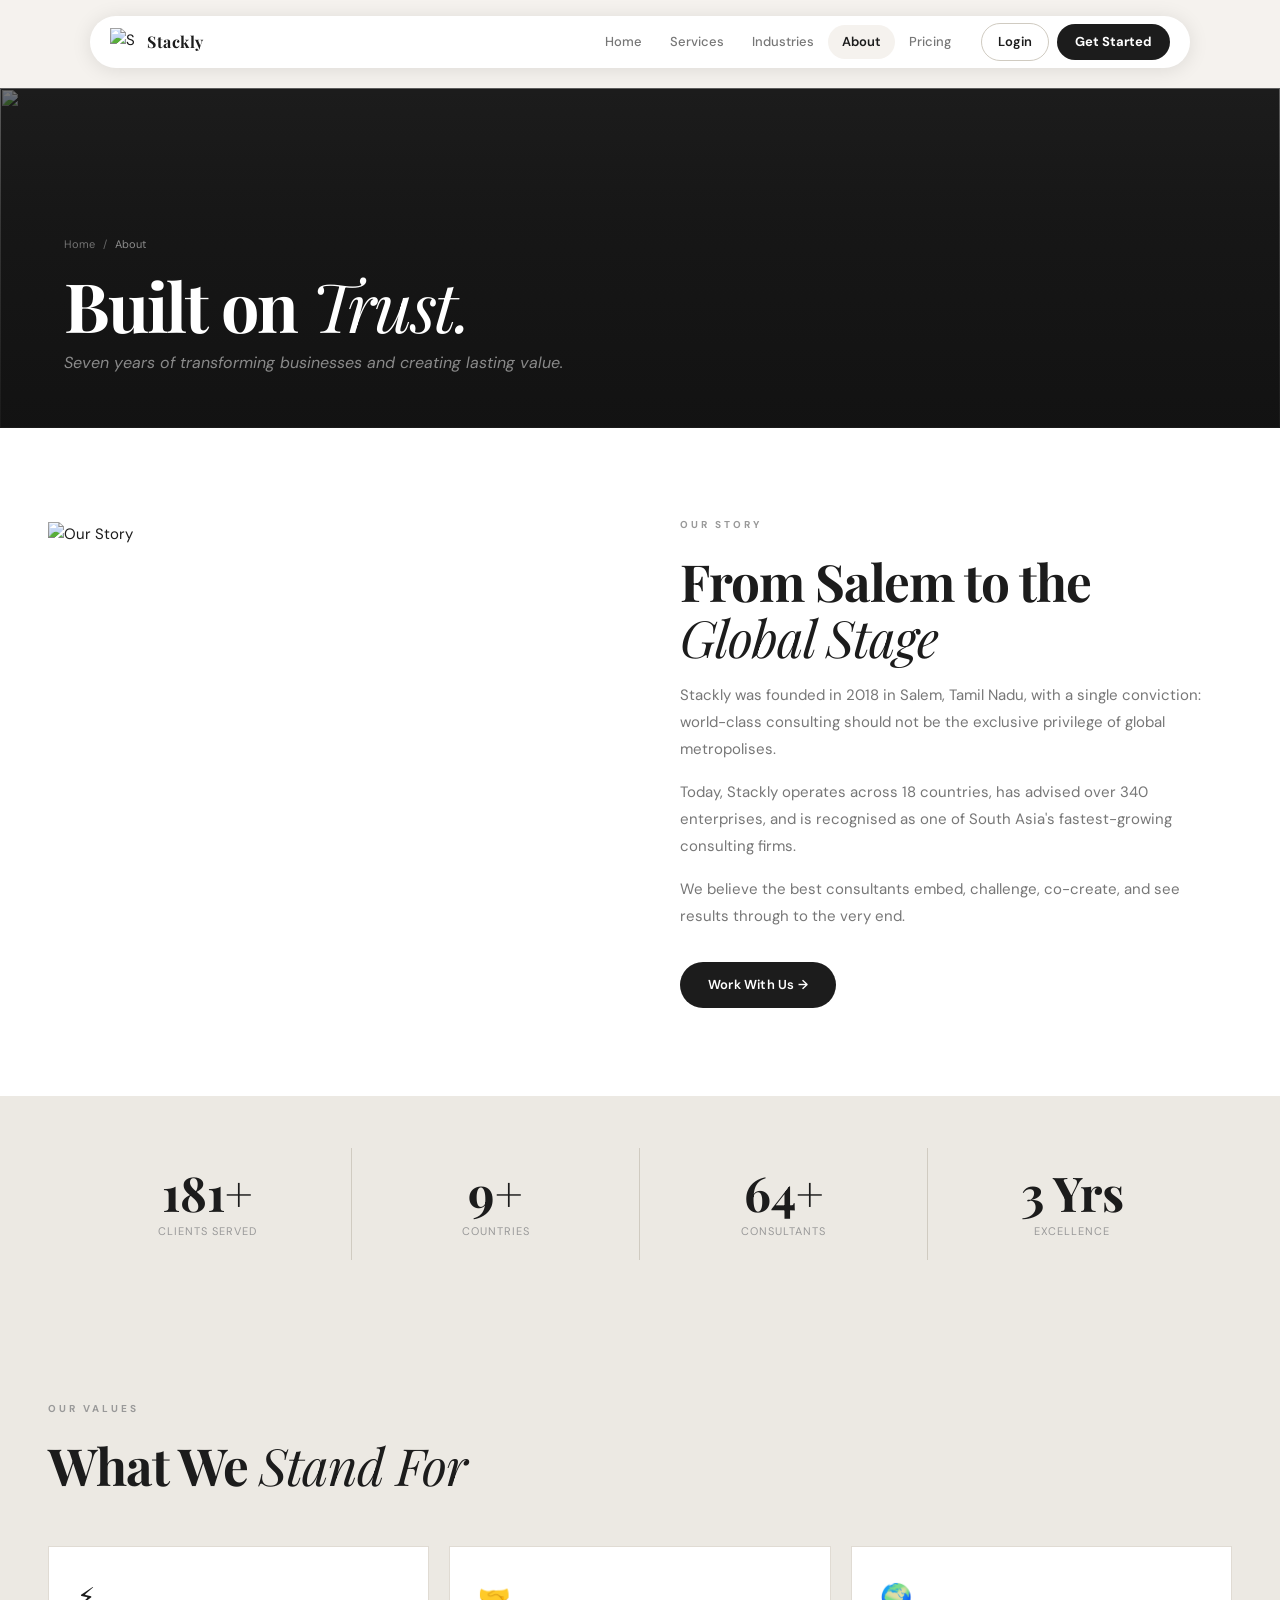
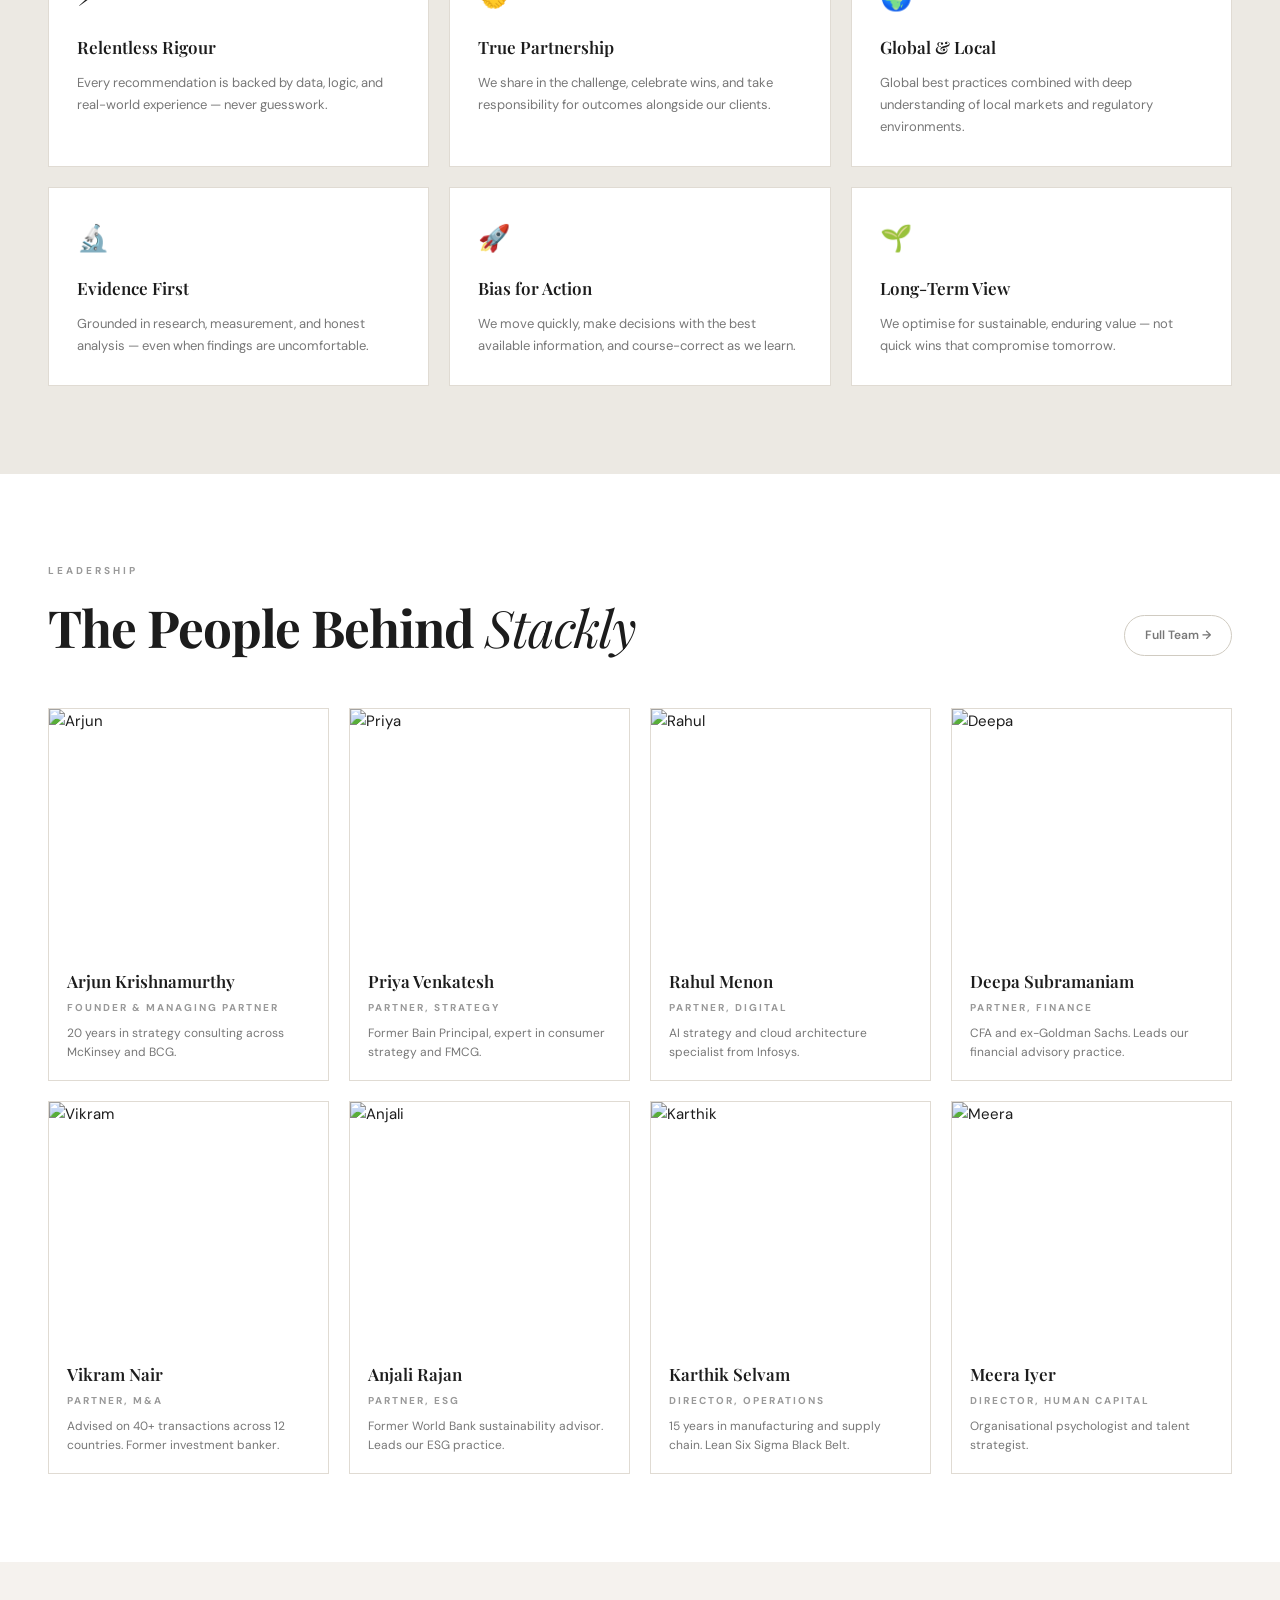
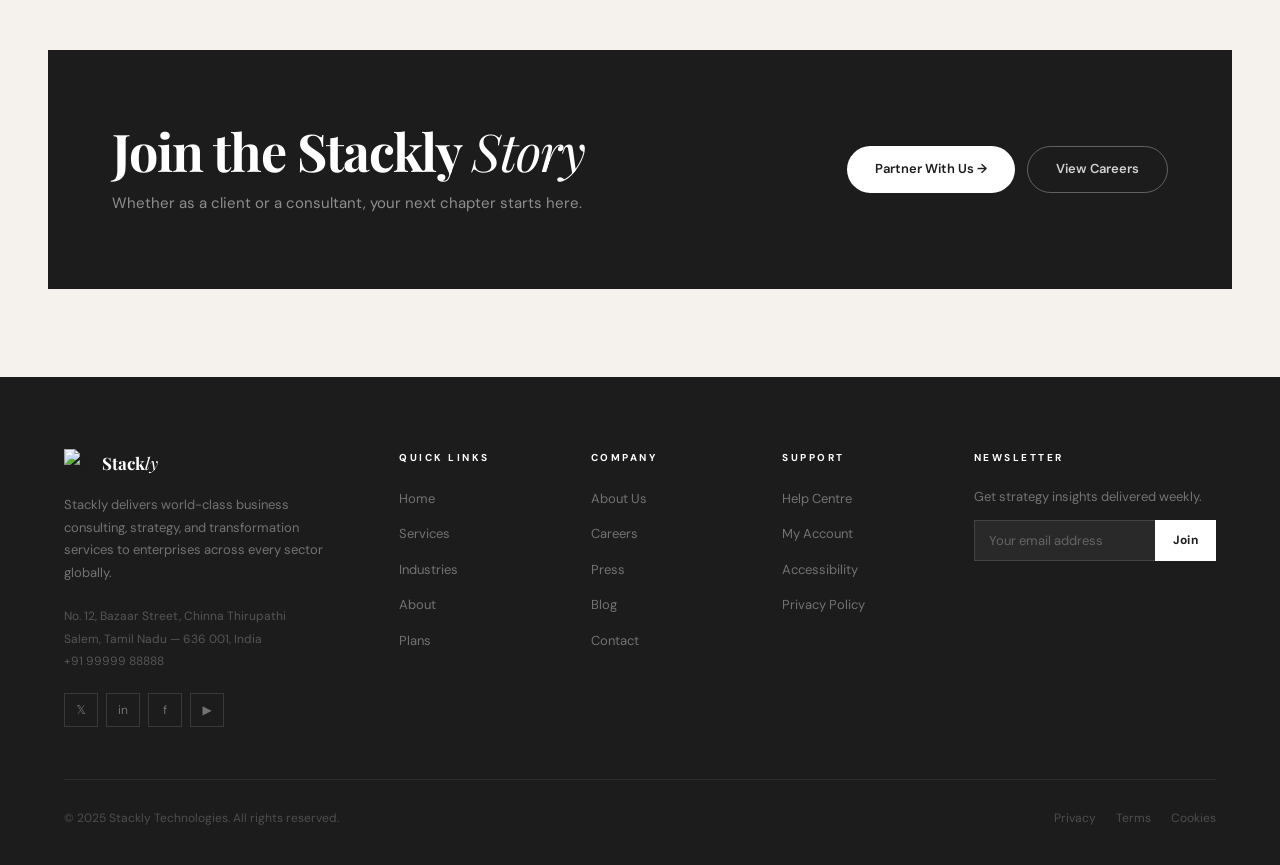
==== about.html @ 0bdcbe5b "Add files via upload" ====
<!DOCTYPE html>
<html lang="en">
<head><meta charset="UTF-8"><meta name="viewport" content="width=device-width,initial-scale=1.0">
<title>About — Stackly</title><link rel="stylesheet" href="style.css"></head>
<body>
<div id="splash">
  <div class="splash-inner">
    <img src="img/logo_cube.svg" alt="S">
    <div>
      <div class="splash-name">Stackly</div>
      <div class="splash-bar"><div class="splash-fill"></div></div>
    </div>
  </div>
</div>
<nav id="navbar">
  <div class="nav-logo" data-logo-click><img src="img/logo_cube.svg" alt="S"><div class="nav-logo-name">Stackly</div></div>
  <div class="nav-links"><a href="index.html">Home</a><a href="services.html">Services</a><a href="industries.html">Industries</a><a href="about.html" class="active">About</a><a href="pricing.html">Pricing</a></div>
  <div class="nav-actions"><a href="login.html" class="btn-nav-ghost">Login</a><a href="signup.html" class="btn-nav-solid">Get Started</a></div>
  <div class="hamburger" id="hamburger"><span></span><span></span><span></span></div>
</nav>
<div class="mobile-menu" id="mobile-menu">
  <a href="index.html">Home</a><a href="services.html">Services</a><a href="industries.html">Industries</a><a href="about.html">About</a><a href="pricing.html">Pricing</a>
  <div class="nav-actions"><a href="login.html" class="btn-nav-ghost">Login</a><a href="signup.html" class="btn-nav-solid">Get Started</a></div>
</div>
<div class="page-hero">
  <div class="page-hero-bg"><img src="img/hero_meeting.webp" alt=""><div class="page-hero-overlay"></div></div>
  <div class="page-hero-content">
    <div class="breadcrumb"><a href="index.html">Home</a><span>/</span><span style="color:rgba(255,255,255,.5)">About</span></div>
    <h1 class="page-title">Built on <em>Trust.</em></h1>
    <p class="page-subtitle">Seven years of transforming businesses and creating lasting value.</p>
  </div>
</div>
<section class="section" style="background:var(--white)"><div class="container"><div class="about-story fade-up">
  <div class="about-story-img"><img src="img/hero_collab.webp" alt="Our Story"></div>
  <div>
    <span class="section-label">OUR STORY</span>
    <h2 class="section-title">From Salem to the<br><em>Global Stage</em></h2>
    <p style="font-size:15px;color:var(--muted);line-height:1.8;margin:16px 0">Stackly was founded in 2018 in Salem, Tamil Nadu, with a single conviction: world-class consulting should not be the exclusive privilege of global metropolises.</p>
    <p style="font-size:15px;color:var(--muted);line-height:1.8;margin-bottom:16px">Today, Stackly operates across 18 countries, has advised over 340 enterprises, and is recognised as one of South Asia's fastest-growing consulting firms.</p>
    <p style="font-size:15px;color:var(--muted);line-height:1.8;margin-bottom:32px">We believe the best consultants embed, challenge, co-create, and see results through to the very end.</p>
    <a href="signup.html" class="btn-dark">Work With Us →</a>
  </div>
</div></div></section>
<div class="stats-bar"><div class="container"><div class="stats-grid">
  <div class="stat-item fade-up"><div class="stat-num" data-count="340" data-suffix="+">340+</div><div class="stat-label">Clients Served</div></div>
  <div class="stat-item fade-up" data-delay="100"><div class="stat-num" data-count="18" data-suffix="+">18+</div><div class="stat-label">Countries</div></div>
  <div class="stat-item fade-up" data-delay="200"><div class="stat-num" data-count="120" data-suffix="+">120+</div><div class="stat-label">Consultants</div></div>
  <div class="stat-item fade-up" data-delay="300"><div class="stat-num" data-count="7" data-suffix=" Yrs">7 Yrs</div><div class="stat-label">Excellence</div></div>
</div></div></div>
<section class="section" style="background:var(--cream2)"><div class="container"><div class="section-header fade-up"><div><span class="section-label">OUR VALUES</span><h2 class="section-title">What We <em>Stand For</em></h2></div></div>
<div class="values-grid fade-up">
  <div class="value-card"><div class="value-icon">⚡</div><h3 class="value-title">Relentless Rigour</h3><p class="value-desc">Every recommendation is backed by data, logic, and real-world experience — never guesswork.</p></div>
  <div class="value-card"><div class="value-icon">🤝</div><h3 class="value-title">True Partnership</h3><p class="value-desc">We share in the challenge, celebrate wins, and take responsibility for outcomes alongside our clients.</p></div>
  <div class="value-card"><div class="value-icon">🌍</div><h3 class="value-title">Global &amp; Local</h3><p class="value-desc">Global best practices combined with deep understanding of local markets and regulatory environments.</p></div>
  <div class="value-card"><div class="value-icon">🔬</div><h3 class="value-title">Evidence First</h3><p class="value-desc">Grounded in research, measurement, and honest analysis — even when findings are uncomfortable.</p></div>
  <div class="value-card"><div class="value-icon">🚀</div><h3 class="value-title">Bias for Action</h3><p class="value-desc">We move quickly, make decisions with the best available information, and course-correct as we learn.</p></div>
  <div class="value-card"><div class="value-icon">🌱</div><h3 class="value-title">Long-Term View</h3><p class="value-desc">We optimise for sustainable, enduring value — not quick wins that compromise tomorrow.</p></div>
</div></div></section>
<section class="section" style="background:var(--white)"><div class="container"><div class="section-header fade-up"><div><span class="section-label">LEADERSHIP</span><h2 class="section-title">The People Behind <em>Stackly</em></h2></div><a href="#" class="see-all" data-404>Full Team →</a></div>
<div class="team-grid fade-up">
  <div class="team-card" data-404><div class="team-img-wrap"><img class="team-img" src="https://images.unsplash.com/photo-1560250097-0b93528c311a?w=500&h=480&fit=crop&crop=faces,top&fm=webp&q=60" alt="Arjun"></div><div class="team-body"><div class="team-name">Arjun Krishnamurthy</div><div class="team-role">Founder &amp; Managing Partner</div><div class="team-bio">20 years in strategy consulting across McKinsey and BCG.</div></div></div>
  <div class="team-card" data-404><div class="team-img-wrap"><img class="team-img" src="https://images.unsplash.com/photo-1573496359142-b8d87734a5a2?w=500&h=480&fit=crop&crop=faces,top&fm=webp&q=60" alt="Priya"></div><div class="team-body"><div class="team-name">Priya Venkatesh</div><div class="team-role">Partner, Strategy</div><div class="team-bio">Former Bain Principal, expert in consumer strategy and FMCG.</div></div></div>
  <div class="team-card" data-404><div class="team-img-wrap"><img class="team-img" src="https://images.unsplash.com/photo-1472099645785-5658abf4ff4e?w=500&h=480&fit=crop&crop=faces,top&fm=webp&q=60" alt="Rahul"></div><div class="team-body"><div class="team-name">Rahul Menon</div><div class="team-role">Partner, Digital</div><div class="team-bio">AI strategy and cloud architecture specialist from Infosys.</div></div></div>
  <div class="team-card" data-404><div class="team-img-wrap"><img class="team-img" src="https://images.unsplash.com/photo-1551836022-deb4988cc6c0?w=500&h=480&fit=crop&crop=faces,top&fm=webp&q=60" alt="Deepa"></div><div class="team-body"><div class="team-name">Deepa Subramaniam</div><div class="team-role">Partner, Finance</div><div class="team-bio">CFA and ex-Goldman Sachs. Leads our financial advisory practice.</div></div></div>
  <div class="team-card" data-404><div class="team-img-wrap"><img class="team-img" src="https://images.unsplash.com/photo-1500648767791-00dcc994a43e?w=500&h=480&fit=crop&crop=faces,top&fm=webp&q=60" alt="Vikram"></div><div class="team-body"><div class="team-name">Vikram Nair</div><div class="team-role">Partner, M&amp;A</div><div class="team-bio">Advised on 40+ transactions across 12 countries. Former investment banker.</div></div></div>
  <div class="team-card" data-404><div class="team-img-wrap"><img class="team-img" src="https://images.unsplash.com/photo-1494790108377-be9c29b29330?w=500&h=480&fit=crop&crop=faces,top&fm=webp&q=60" alt="Anjali"></div><div class="team-body"><div class="team-name">Anjali Rajan</div><div class="team-role">Partner, ESG</div><div class="team-bio">Former World Bank sustainability advisor. Leads our ESG practice.</div></div></div>
  <div class="team-card" data-404><div class="team-img-wrap"><img class="team-img" src="https://images.unsplash.com/photo-1507003211169-0a1dd7228f2d?w=500&h=480&fit=crop&crop=faces,top&fm=webp&q=60" alt="Karthik"></div><div class="team-body"><div class="team-name">Karthik Selvam</div><div class="team-role">Director, Operations</div><div class="team-bio">15 years in manufacturing and supply chain. Lean Six Sigma Black Belt.</div></div></div>
  <div class="team-card" data-404><div class="team-img-wrap"><img class="team-img" src="https://images.unsplash.com/photo-1580489944761-15a19d654956?w=500&h=480&fit=crop&crop=faces,top&fm=webp&q=60" alt="Meera"></div><div class="team-body"><div class="team-name">Meera Iyer</div><div class="team-role">Director, Human Capital</div><div class="team-bio">Organisational psychologist and talent strategist.</div></div></div>
</div></div></section>
<section class="section" style="background:var(--cream)"><div class="container"><div class="cta-banner fade-up"><div><h2 class="cta-banner-title">Join the Stackly <em>Story</em></h2><p class="cta-banner-desc">Whether as a client or a consultant, your next chapter starts here.</p></div><div class="cta-banner-btns"><a href="signup.html" class="btn-cream">Partner With Us →</a><a href="#" class="btn-outline" style="border-color:rgba(255,255,255,.3);color:rgba(255,255,255,.8)" data-404>View Careers</a></div></div></div></section>
<footer>
  <div class="footer-grid">
    <div>
      <div class="footer-logo" data-logo-click>
        <img src="img/logo_cube.svg" alt="S">
        <div class="footer-logo-name">Stack<span>ly</span></div>
      </div>
      <p class="footer-desc">Stackly delivers world-class business consulting, strategy, and transformation services to enterprises across every sector globally.</p>
      <address class="footer-addr">No. 12, Bazaar Street, Chinna Thirupathi<br>Salem, Tamil Nadu — 636 001, India<br>+91 99999 88888</address>
      <div class="footer-socials">
        <div class="social-btn" data-404>𝕏</div>
        <div class="social-btn" data-404>in</div>
        <div class="social-btn" data-404>f</div>
        <div class="social-btn" data-404>▶</div>
      </div>
    </div>
    <div class="footer-col"><h4>Quick Links</h4><ul>
      <li><a href="index.html">Home</a></li>
      <li><a href="services.html">Services</a></li>
      <li><a href="industries.html">Industries</a></li>
      <li><a href="about.html">About</a></li>
      <li><a href="pricing.html">Plans</a></li>
    </ul></div>
    <div class="footer-col"><h4>Company</h4><ul>
      <li><a href="about.html">About Us</a></li>
      <li><a href="#" data-404>Careers</a></li>
      <li><a href="#" data-404>Press</a></li>
      <li><a href="#" data-404>Blog</a></li>
      <li><a href="#" data-404>Contact</a></li>
    </ul></div>
    <div class="footer-col"><h4>Support</h4><ul>
      <li><a href="#" data-404>Help Centre</a></li>
      <li><a href="#" data-404>My Account</a></li>
      <li><a href="#" data-404>Accessibility</a></li>
      <li><a href="#" data-404>Privacy Policy</a></li>
    </ul></div>
    <div class="footer-col">
      <h4>Newsletter</h4>
      <p style="font-size:13px;color:rgba(255,255,255,.38);margin-bottom:12px">Get strategy insights delivered weekly.</p>
      <form class="newsletter-form">
        <div class="newsletter-wrap">
          <input type="email" class="newsletter-input" placeholder="Your email address">
          <button type="submit" class="newsletter-btn">Join</button>
        </div>
      </form>
    </div>
  </div>
  <div class="footer-bottom">
    <p class="footer-copy">© 2025 Stackly Technologies. All rights reserved.</p>
    <div class="footer-legal">
      <a href="#" data-404>Privacy</a>
      <a href="#" data-404>Terms</a>
      <a href="#" data-404>Cookies</a>
    </div>
  </div>
</footer><script src="main.js"></script></body></html>
---- style.css ----
/* ═══════════════════════════════════════════════════════
   STACKLY — CORPORATEX INSPIRED REDESIGN
   Palette: Off-white cream bg · Deep charcoal · Warm black
   Font: DM Sans + Playfair Display (editorial serif)
   Style: Clean editorial, generous white space, sophisticated
═══════════════════════════════════════════════════════ */
@import url('https://fonts.googleapis.com/css2?family=DM+Sans:ital,opsz,wght@0,9..40,300;0,9..40,400;0,9..40,500;0,9..40,600;0,9..40,700;1,9..40,300;1,9..40,400&family=Playfair+Display:ital,wght@0,400;0,600;0,700;0,800;0,900;1,400;1,600;1,700&display=swap');

/* ── TOKENS ── */
:root{
  --cream:      #f5f2ee;
  --cream2:     #ece9e3;
  --cream3:     #e4e0d8;
  --white:      #ffffff;
  --charcoal:   #1c1c1c;
  --charcoal2:  #2a2a2a;
  --dark:       #111111;
  --muted:      #777777;
  --muted2:     #999999;
  --border:     #e0dbd3;
  --border2:    #d0cbc1;
  --accent:     #1c1c1c;
  --accent-lt:  #3a3a3a;
  --nav-h:      72px;
  --r:          4px;
  --r-sm:       3px;
  --r-pill:     999px;
  --shadow:     0 4px 24px rgba(0,0,0,.08);
  --shadow-lg:  0 16px 60px rgba(0,0,0,.12);
  --serif:      'Playfair Display', Georgia, serif;
  --sans:       'DM Sans', system-ui, sans-serif;
}

/* ── RESET ── */
*,*::before,*::after{box-sizing:border-box;margin:0;padding:0}
html{scroll-behavior:smooth}
body{background:var(--cream);color:var(--charcoal);font-family:var(--sans);font-size:15px;line-height:1.7;overflow-x:hidden}
img{display:block;width:100%;object-fit:cover}
a{text-decoration:none;color:inherit}
ul{list-style:none}
button{cursor:pointer;font-family:inherit;border:none;background:none}
input,textarea,select{font-family:inherit}

/* ── SPLASH ── */
#splash{
  position:fixed;inset:0;z-index:9999;background:var(--white);
  display:flex;align-items:center;justify-content:center;flex-direction:column;gap:12px;
  transition:opacity .6s ease,visibility .6s ease;
}
#splash.hidden{opacity:0;visibility:hidden;pointer-events:none}
.splash-inner{display:flex;align-items:center;gap:14px}
.splash-inner img{width:42px;height:42px;object-fit:contain}
.splash-name{font-family:var(--serif);font-size:26px;font-weight:700;color:var(--charcoal);letter-spacing:1px}
.splash-bar{width:140px;height:2px;background:var(--border);overflow:hidden}
.splash-fill{height:100%;background:var(--charcoal);animation:sFill 1.5s ease forwards}
@keyframes sFill{from{width:0}to{width:100%}}

/* ── NAVBAR — Corporatex style: clean white pill navbar ── */
#navbar{
  position:fixed;top:16px;left:50%;transform:translateX(-50%);z-index:1000;
  height:52px;
  display:flex;align-items:center;
  padding:0 20px;gap:0;
  background:var(--white);
  border-radius:var(--r-pill);
  box-shadow:0 2px 20px rgba(0,0,0,.1);
  width:min(calc(100% - 48px), 1100px);
  transition:box-shadow .3s;
}
#navbar.solid{box-shadow:0 4px 32px rgba(0,0,0,.14)}
.nav-logo{
  display:flex;align-items:center;gap:9px;cursor:pointer;flex-shrink:0;
  margin-right:auto;
}
.nav-logo img{width:28px;height:28px;object-fit:contain}
.nav-logo-name{
  font-family:var(--serif);font-size:16px;font-weight:700;
  color:var(--charcoal);letter-spacing:.5px;
}
.nav-links{display:flex;align-items:center;gap:0}
.nav-links a{
  padding:6px 14px;font-size:13px;font-weight:500;color:var(--muted);
  border-radius:var(--r-pill);transition:all .2s;white-space:nowrap;
}
.nav-links a:hover,.nav-links a.active{color:var(--charcoal);background:var(--cream)}
.nav-links a.active{font-weight:600}
.nav-actions{display:flex;align-items:center;gap:8px;margin-left:16px;flex-shrink:0}
.btn-nav-ghost{
  padding:7px 16px;font-size:13px;font-weight:600;color:var(--charcoal);
  border:1.5px solid var(--border2);border-radius:var(--r-pill);transition:all .2s;
}
.btn-nav-ghost:hover{background:var(--cream2);border-color:var(--charcoal)}
.btn-nav-solid{
  padding:7px 18px;font-size:13px;font-weight:700;background:var(--charcoal);
  color:var(--white);border-radius:var(--r-pill);transition:all .2s;
}
.btn-nav-solid:hover{background:var(--charcoal2);transform:translateY(-1px)}
.hamburger{display:none;flex-direction:column;gap:4px;cursor:pointer;padding:4px;margin-left:8px}
.hamburger span{display:block;width:20px;height:1.5px;background:var(--charcoal);border-radius:2px;transition:all .3s}
.hamburger.open span:nth-child(1){transform:translateY(5.5px) rotate(45deg)}
.hamburger.open span:nth-child(2){opacity:0}
.hamburger.open span:nth-child(3){transform:translateY(-5.5px) rotate(-45deg)}

/* MOBILE MENU */
.mobile-menu{
  display:none;position:fixed;top:0;left:0;right:0;bottom:0;
  background:var(--white);z-index:999;flex-direction:column;padding:80px 24px 32px;
}
.mobile-menu.open{display:flex}
.mobile-menu a{
  padding:18px 0;font-size:20px;font-weight:600;color:var(--charcoal);
  border-bottom:1px solid var(--border);font-family:var(--serif);
}
.mobile-menu a:hover{color:var(--muted)}
.mobile-menu .nav-actions{margin-top:32px;flex-direction:column;gap:12px}
.mobile-menu .btn-nav-ghost,.mobile-menu .btn-nav-solid{text-align:center;padding:14px;display:block}

/* ── GLOBAL BUTTONS ── */
.btn-dark{
  display:inline-flex;align-items:center;gap:8px;
  padding:12px 28px;background:var(--charcoal);color:var(--white);
  font-size:13px;font-weight:600;border-radius:var(--r-pill);transition:all .25s;letter-spacing:.2px;
}
.btn-dark:hover{background:var(--charcoal2);transform:translateY(-2px);box-shadow:0 6px 20px rgba(0,0,0,.2)}
.btn-outline-dark{
  display:inline-flex;align-items:center;gap:8px;
  padding:11px 28px;border:1.5px solid var(--charcoal);color:var(--charcoal);
  font-size:13px;font-weight:600;border-radius:var(--r-pill);transition:all .25s;
}
.btn-outline-dark:hover{background:var(--charcoal);color:var(--white);transform:translateY(-2px)}
.btn-cream{
  display:inline-flex;align-items:center;gap:8px;
  padding:11px 28px;background:var(--white);color:var(--charcoal);
  font-size:13px;font-weight:600;border-radius:var(--r-pill);transition:all .25s;
}
.btn-cream:hover{background:var(--cream2);transform:translateY(-2px)}
.btn-sm{padding:9px 20px;font-size:12px}
/* Aliases used in HTML */
.btn-primary{display:inline-flex;align-items:center;gap:8px;padding:12px 28px;background:var(--charcoal);color:var(--white);font-size:13px;font-weight:600;border-radius:var(--r-pill);transition:all .25s;letter-spacing:.2px}
.btn-primary:hover{background:var(--charcoal2);transform:translateY(-2px);box-shadow:0 6px 20px rgba(0,0,0,.2)}
.btn-outline{display:inline-flex;align-items:center;gap:8px;padding:11px 28px;border:1.5px solid var(--charcoal);color:var(--charcoal);font-size:13px;font-weight:600;border-radius:var(--r-pill);transition:all .25s}
.btn-outline:hover{background:var(--charcoal);color:var(--white);transform:translateY(-2px)}
.btn-amber{display:inline-flex;align-items:center;gap:8px;padding:11px 28px;background:var(--white);color:var(--charcoal);font-size:13px;font-weight:600;border-radius:var(--r-pill);border:1.5px solid var(--border2);transition:all .25s}
.btn-amber:hover{background:var(--cream2);transform:translateY(-2px)}

/* ── SECTION ── */
.section{padding:88px 48px}
.section-sm{padding:60px 48px}
.container{max-width:1200px;margin:0 auto}
.section-label{
  font-size:10px;font-weight:700;letter-spacing:3px;text-transform:uppercase;
  color:var(--muted2);margin-bottom:20px;display:block;
}
.section-title{
  font-family:var(--serif);
  font-size:clamp(28px,4vw,52px);font-weight:700;line-height:1.1;
  color:var(--charcoal);letter-spacing:-.02em;
}
.section-title em{font-style:italic;font-weight:400}
.section-sub{font-size:15px;color:var(--muted);line-height:1.75;max-width:540px;margin-top:14px}
.section-header{display:flex;align-items:flex-end;justify-content:space-between;gap:20px;margin-bottom:52px;flex-wrap:wrap}
.see-all{
  display:inline-flex;align-items:center;gap:6px;
  padding:9px 20px;border:1.5px solid var(--border2);
  border-radius:var(--r-pill);font-size:12px;font-weight:600;color:var(--muted);
  transition:all .2s;white-space:nowrap;flex-shrink:0;
}
.see-all:hover{border-color:var(--charcoal);color:var(--charcoal)}

/* ── HERO — Corporatex: fullscreen dark hero with big serif title ── */
.hero{
  position:relative;min-height:100vh;overflow:hidden;
  background:var(--charcoal);
}
.hero-bg{position:absolute;inset:0}
.hero-bg img{width:100%;height:100%;object-fit:cover;object-position:center top;opacity:.55}
.hero-bg-overlay{
  position:absolute;inset:0;
  background:linear-gradient(160deg,rgba(17,17,17,.75) 0%,rgba(17,17,17,.45) 60%,rgba(17,17,17,.3) 100%);
}
.hero-content{
  position:relative;z-index:2;padding:calc(var(--nav-h) + 80px) 64px 80px;
  max-width:800px;
}
.hero-tag{
  display:inline-block;font-size:11px;font-weight:600;letter-spacing:2px;text-transform:uppercase;
  color:rgba(255,255,255,.6);margin-bottom:28px;
  padding-bottom:8px;border-bottom:1px solid rgba(255,255,255,.2);
}
.hero-title{
  font-family:var(--serif);
  font-size:clamp(44px,7.5vw,96px);font-weight:700;line-height:1.0;
  color:var(--white);margin-bottom:28px;letter-spacing:-.03em;
}
.hero-title .dot{color:var(--cream)}
.hero-title em{font-style:italic;font-weight:400}
.hero-desc{font-size:16px;color:rgba(255,255,255,.65);line-height:1.75;max-width:480px;margin-bottom:44px}
.hero-ctas{display:flex;gap:14px;flex-wrap:wrap;margin-bottom:72px}
.hero-sign{
  font-family:var(--serif);font-style:italic;font-size:22px;
  color:rgba(255,255,255,.5);letter-spacing:.5px;
}
/* Bottom stats strip */
.hero-stats-bar{
  position:absolute;bottom:0;left:0;right:0;
  background:rgba(255,255,255,.06);backdrop-filter:blur(12px);
  border-top:1px solid rgba(255,255,255,.1);
  display:grid;grid-template-columns:repeat(4,1fr);
}
.hero-stat{
  padding:24px 32px;border-right:1px solid rgba(255,255,255,.08);text-align:center;
}
.hero-stat:last-child{border-right:none}
.hero-stat-num{
  font-family:var(--serif);font-size:36px;font-weight:700;color:var(--white);line-height:1;
}
.hero-stat-label{font-size:11px;color:rgba(255,255,255,.45);margin-top:4px;letter-spacing:.5px;text-transform:uppercase}

/* ── INTRO SECTION — Corporatex white card style ── */
.intro-section{
  background:var(--white);padding:80px 64px;
  border-radius:0 0 32px 32px;
  position:relative;z-index:2;
}
.intro-label{
  font-size:10px;font-weight:700;letter-spacing:3px;text-transform:uppercase;
  color:var(--muted2);text-align:center;margin-bottom:28px;
}
.intro-title{
  font-family:var(--serif);font-size:clamp(20px,2.8vw,36px);font-weight:400;
  color:var(--charcoal);text-align:center;max-width:680px;margin:0 auto 64px;
  line-height:1.4;letter-spacing:-.01em;
}
.intro-cards{display:grid;grid-template-columns:repeat(3,1fr);gap:0;border:1px solid var(--border)}
.intro-card{
  padding:44px 36px;border-right:1px solid var(--border);
  transition:background .2s;
}
.intro-card:last-child{border-right:none}
.intro-card:hover{background:var(--cream)}
.intro-card-icon{font-size:28px;margin-bottom:20px}
.intro-card-title{font-family:var(--serif);font-size:18px;font-weight:600;color:var(--charcoal);margin-bottom:12px}
.intro-card-desc{font-size:13px;color:var(--muted);line-height:1.7;margin-bottom:24px}
.intro-card-btn{
  display:inline-flex;align-items:center;gap:6px;
  padding:8px 18px;border:1.5px solid var(--border2);
  border-radius:var(--r-pill);font-size:12px;font-weight:600;color:var(--charcoal);
  transition:all .2s;
}
.intro-card-btn:hover{background:var(--charcoal);color:var(--white);border-color:var(--charcoal)}

/* ── CORPORATE SECTION — Corporatex left text + right image + accordion ── */
.corporate-section{
  background:var(--cream);padding:88px 64px;
}
.corporate-grid{display:grid;grid-template-columns:1fr 1fr;gap:80px;align-items:center}
.corp-label{font-size:10px;font-weight:700;letter-spacing:3px;text-transform:uppercase;color:var(--muted2);margin-bottom:20px;display:block}
.corp-title{font-family:var(--serif);font-size:clamp(36px,5.5vw,72px);font-weight:700;line-height:1.0;color:var(--charcoal);letter-spacing:-.03em;margin-bottom:20px}
.corp-title em{font-style:italic;font-weight:400}
.corp-desc{font-size:15px;color:var(--muted);line-height:1.75;margin-bottom:40px;max-width:380px}
/* Accordion */
.accordion{border-top:1px solid var(--border2)}
.accordion-item{border-bottom:1px solid var(--border2)}
.accordion-head{
  display:flex;align-items:center;justify-content:space-between;
  padding:20px 0;cursor:pointer;transition:all .2s;
}
.accordion-head:hover{color:var(--muted)}
.accordion-name{font-size:15px;font-weight:600;color:var(--charcoal)}
.accordion-icon{
  width:28px;height:28px;border:1px solid var(--border2);border-radius:50%;
  display:flex;align-items:center;justify-content:center;
  font-size:16px;color:var(--muted);flex-shrink:0;transition:all .2s;
}
.accordion-item.open .accordion-icon{background:var(--charcoal);color:var(--white);border-color:var(--charcoal);transform:rotate(45deg)}
.accordion-body{font-size:13px;color:var(--muted);line-height:1.7;max-height:0;overflow:hidden;transition:max-height .3s,padding .3s}
.accordion-item.open .accordion-body{max-height:200px;padding-bottom:16px}
/* Right image */
.corp-image-wrap{
  position:relative;height:560px;overflow:hidden;border-radius:2px;
}
.corp-image-wrap img{width:100%;height:100%;object-fit:cover;object-position:center top}

/* ── AGENCY SECTION — Corporatex half-image + text ── */
.agency-section{display:grid;grid-template-columns:1fr 1fr;min-height:480px}
.agency-img{position:relative;overflow:hidden}
.agency-img img{width:100%;height:100%;object-fit:cover;object-position:center}
.agency-text{
  background:var(--cream2);padding:80px 64px;
  display:flex;flex-direction:column;justify-content:center;
}
.agency-label{font-size:10px;font-weight:700;letter-spacing:3px;text-transform:uppercase;color:var(--muted2);margin-bottom:24px}
.agency-title{font-family:var(--serif);font-size:clamp(26px,3.8vw,48px);font-weight:700;line-height:1.1;color:var(--charcoal);margin-bottom:20px;letter-spacing:-.02em}
.agency-desc{font-size:15px;color:var(--muted);line-height:1.75;margin-bottom:32px;max-width:380px}
.agency-ctas{display:flex;gap:12px;flex-wrap:wrap;margin-bottom:36px}
.agency-call{
  display:flex;align-items:center;gap:12px;
  font-size:13px;color:var(--muted);margin-top:12px;
}
.agency-call-avatar{
  width:40px;height:40px;border-radius:50%;overflow:hidden;flex-shrink:0;
  border:2px solid var(--border2);
}
.agency-call-avatar img{width:100%;height:100%;object-fit:cover}

/* ── SOLUTIONS GRID — Corporatex 3 column image grid ── */
.solutions-section{background:var(--cream);padding:88px 64px}
.solutions-label{font-size:10px;font-weight:700;letter-spacing:3px;text-transform:uppercase;color:var(--muted2);margin-bottom:20px}
.solutions-title{font-family:var(--serif);font-size:clamp(32px,5vw,64px);font-weight:700;line-height:1.0;color:var(--charcoal);letter-spacing:-.03em;margin-bottom:16px}
.solutions-desc{font-size:15px;color:var(--muted);max-width:480px;margin-bottom:52px;line-height:1.7}
.solutions-grid{display:grid;grid-template-columns:repeat(3,1fr);gap:20px;margin-bottom:48px}
.solution-card{
  position:relative;overflow:hidden;border-radius:2px;
  cursor:pointer;transition:all .3s;
}
.solution-card:hover{transform:translateY(-4px);box-shadow:var(--shadow-lg)}
.solution-card-img{height:320px;overflow:hidden}
.solution-card-img img{width:100%;height:100%;object-fit:cover;object-position:center;transition:transform .5s}
.solution-card:hover .solution-card-img img{transform:scale(1.05)}
.solution-card-body{
  background:var(--white);padding:24px;
}
.solution-card-cat{font-size:10px;font-weight:700;letter-spacing:2px;text-transform:uppercase;color:var(--muted2);margin-bottom:8px}
.solution-card-title{font-family:var(--serif);font-size:17px;font-weight:600;color:var(--charcoal);line-height:1.3}

/* ── CARDS (uniform) ── */
.card{
  background:var(--white);border:1.5px solid var(--border);
  overflow:hidden;cursor:pointer;transition:all .3s;display:flex;flex-direction:column;
}
.card:hover{transform:translateY(-5px);box-shadow:var(--shadow-lg);border-color:var(--border2)}
.card-img-wrap{width:100%;height:200px;overflow:hidden;flex-shrink:0;position:relative}
.card-img-wrap img{width:100%;height:100%;object-fit:cover;object-position:center;transition:transform .4s}
.card:hover .card-img-wrap img{transform:scale(1.05)}
.card-badge{position:absolute;top:12px;left:12px;padding:4px 10px;font-size:10px;font-weight:700;letter-spacing:.5px;text-transform:uppercase;background:var(--charcoal);color:var(--white)}
.card-badge.hot,.card-badge.new{background:var(--charcoal)}
.card-body{padding:20px;flex:1;display:flex;flex-direction:column}
.card-cat{font-size:10px;font-weight:700;letter-spacing:2px;text-transform:uppercase;color:var(--muted2);margin-bottom:8px}
.card-title{font-family:var(--serif);font-size:16px;font-weight:600;color:var(--charcoal);margin-bottom:8px;line-height:1.3}
.card-desc{font-size:13px;color:var(--muted);line-height:1.6;flex:1;display:-webkit-box;-webkit-line-clamp:2;-webkit-box-orient:vertical;overflow:hidden}
.card-meta{display:flex;align-items:center;gap:8px;font-size:11px;color:var(--muted2);margin-top:12px;padding-top:12px;border-top:1px solid var(--border)}
.card-meta .star{color:var(--charcoal)}

/* ── TEAM CARDS ── */
.team-grid{display:grid;grid-template-columns:repeat(4,1fr);gap:20px}
.team-card{background:var(--white);border:1px solid var(--border);overflow:hidden;transition:all .3s;cursor:pointer;display:flex;flex-direction:column}
.team-card:hover{transform:translateY(-4px);box-shadow:var(--shadow-lg)}
.team-img-wrap{width:100%;height:240px;overflow:hidden;flex-shrink:0}
.team-img{width:100%;height:100%;object-fit:cover;object-position:center top;display:block;transition:transform .4s}
.team-card:hover .team-img{transform:scale(1.04)}
/* Also keep old class name for compatibility */
.team-card-img{width:100%;height:220px;object-fit:cover;object-position:center top;display:block}
.team-body{padding:18px;flex:1}
.team-name{font-family:var(--serif);font-size:17px;font-weight:600;color:var(--charcoal);margin-bottom:3px}
.team-role{font-size:10px;font-weight:700;letter-spacing:2px;text-transform:uppercase;color:var(--muted2);margin-bottom:8px}
.team-bio{font-size:12px;color:var(--muted);line-height:1.6}

/* ── TESTIMONIALS ── */
.testi-grid{display:grid;grid-template-columns:repeat(3,1fr);gap:20px}
.testi-card{background:var(--white);border:1px solid var(--border);padding:28px;transition:all .3s}
.testi-card:hover{border-color:var(--border2);transform:translateY(-3px);box-shadow:var(--shadow)}
.testi-stars{font-size:13px;letter-spacing:2px;color:var(--charcoal);margin-bottom:14px}
.testi-text{font-family:var(--serif);font-size:14px;font-style:italic;color:var(--charcoal2);line-height:1.75;margin-bottom:20px}
.testi-author{display:flex;align-items:center;gap:12px}
.testi-avatar{width:38px;height:38px;border-radius:50%;background:var(--cream2);display:flex;align-items:center;justify-content:center;font-size:14px;font-weight:700;color:var(--charcoal);flex-shrink:0}
.testi-name{font-size:13px;font-weight:600;color:var(--charcoal)}
.testi-company{font-size:11px;color:var(--muted2)}

/* ── INDUSTRY CARDS ── */
.industry-card{background:var(--white);border:1px solid var(--border);overflow:hidden;cursor:pointer;transition:all .3s;display:flex;flex-direction:column}
.industry-card:hover{transform:translateY(-4px);box-shadow:var(--shadow-lg);border-color:var(--border2)}
.industry-img-wrap{width:100%;height:200px;overflow:hidden;flex-shrink:0}
.industry-card-img,.industry-img{width:100%;height:100%;object-fit:cover;object-position:center;display:block;transition:transform .4s}
.industry-card:hover .industry-card-img,.industry-card:hover .industry-img{transform:scale(1.05)}
.industry-body{padding:18px;flex:1}
.industry-tag{font-size:10px;font-weight:700;letter-spacing:2px;text-transform:uppercase;color:var(--muted2);margin-bottom:6px}
.industry-name{font-family:var(--serif);font-size:16px;font-weight:600;color:var(--charcoal);margin-bottom:6px}
.industry-desc{font-size:12px;color:var(--muted);line-height:1.55;display:-webkit-box;-webkit-line-clamp:2;-webkit-box-orient:vertical;overflow:hidden}

/* ── PRICING ── */
.pricing-grid{display:grid;grid-template-columns:repeat(3,1fr);gap:20px}
.price-card{background:var(--white);border:1px solid var(--border);padding:36px;transition:all .3s;display:flex;flex-direction:column}
.price-card:hover{transform:translateY(-4px);box-shadow:var(--shadow-lg)}
.price-card.popular{background:var(--charcoal);border-color:transparent}
.price-popular-badge{display:inline-flex;padding:4px 14px;background:var(--white);color:var(--charcoal);font-size:10px;font-weight:800;letter-spacing:.5px;text-transform:uppercase;margin-bottom:16px;width:fit-content}
.price-tier{font-size:10px;font-weight:700;letter-spacing:2px;text-transform:uppercase;color:var(--muted2);margin-bottom:10px}
.price-card.popular .price-tier{color:rgba(255,255,255,.45)}
.price-amount{font-family:var(--serif);font-size:52px;font-weight:700;color:var(--charcoal);line-height:1}
.price-card.popular .price-amount{color:var(--white)}
.price-amount sup{font-size:22px;font-weight:400;color:var(--muted2)}
.price-card.popular .price-amount sup{color:rgba(255,255,255,.4)}
.price-period{font-size:12px;color:var(--muted2);margin-bottom:28px}
.price-card.popular .price-period{color:rgba(255,255,255,.4)}
.price-features{flex:1;margin-bottom:28px}
.price-features li{padding:10px 0;font-size:13px;color:var(--muted);border-bottom:1px solid var(--border);display:flex;align-items:center;gap:10px}
.price-card.popular .price-features li{color:rgba(255,255,255,.6);border-bottom-color:rgba(255,255,255,.08)}
.price-features li .chk{color:var(--charcoal);font-weight:700}
.price-card.popular .price-features li .chk{color:rgba(255,255,255,.8)}
.price-features li .dia{color:var(--border2)}

/* ── CTA BANNER ── */
.cta-banner{
  background:var(--charcoal);padding:72px 64px;
  display:grid;grid-template-columns:1fr auto;gap:40px;align-items:center;
  position:relative;overflow:hidden;
}
.cta-banner-title{font-family:var(--serif);font-size:clamp(28px,4.5vw,52px);font-weight:700;color:var(--white);line-height:1.1;letter-spacing:-.02em}
.cta-banner-title em{font-style:italic;font-weight:400}
.cta-banner-desc{font-size:15px;color:rgba(255,255,255,.5);margin-top:12px;max-width:480px}
.cta-banner-btns{display:flex;gap:12px;flex-shrink:0;flex-wrap:wrap}

/* ── ABOUT ── */
.about-story{display:grid;grid-template-columns:1fr 1fr;gap:80px;align-items:center}
.about-story-img{overflow:hidden;height:480px}
.about-story-img img{width:100%;height:100%;object-fit:cover;object-position:center top}
.values-grid{display:grid;grid-template-columns:repeat(3,1fr);gap:20px}
.value-card{background:var(--white);border:1px solid var(--border);padding:28px;transition:all .3s}
.value-card:hover{border-color:var(--border2);transform:translateY(-3px);box-shadow:var(--shadow)}
.value-icon{font-size:26px;margin-bottom:14px}
.value-title{font-family:var(--serif);font-size:17px;font-weight:600;color:var(--charcoal);margin-bottom:10px}
.value-desc{font-size:13px;color:var(--muted);line-height:1.7}

/* ── STATS BAR ── */
.stats-bar{background:var(--cream2);padding:52px 64px}
.stats-grid{display:grid;grid-template-columns:repeat(4,1fr);gap:0}
.stat-item{text-align:center;padding:20px;border-right:1px solid var(--border2)}
.stat-item:last-child{border-right:none}
.stat-num{font-family:var(--serif);font-size:48px;font-weight:700;color:var(--charcoal);line-height:1}
.stat-label{font-size:11px;color:var(--muted2);letter-spacing:1px;text-transform:uppercase;margin-top:6px}

/* ── FAQ ── */
.faq-grid{display:grid;grid-template-columns:repeat(2,1fr);gap:16px}
.faq-item{background:var(--white);border:1px solid var(--border);padding:28px;transition:all .2s}
.faq-item:hover{border-color:var(--border2)}
.faq-q{font-family:var(--serif);font-size:15px;font-weight:600;color:var(--charcoal);margin-bottom:10px}
.faq-a{font-size:13px;color:var(--muted);line-height:1.7}

.why-features{display:grid;grid-template-columns:repeat(3,1fr);gap:20px;margin-top:40px}
.why-feat{background:var(--white);border:1px solid var(--border);padding:28px;text-align:center;transition:all .2s}
.why-feat:hover{border-color:var(--border2)}
.why-feat-icon{font-size:32px;margin-bottom:12px}
.why-feat-title{font-family:var(--serif);font-size:16px;font-weight:600;color:var(--charcoal);margin-bottom:8px}
.why-feat-desc{font-size:13px;color:var(--muted);line-height:1.7}

/* ── HIGHLIGHT ── */
.highlight-strip{overflow:hidden;height:380px;position:relative}
.highlight-strip img{width:100%;height:100%;object-fit:cover;object-position:center}
.highlight-overlay{position:absolute;inset:0;background:linear-gradient(90deg,rgba(17,17,17,.85) 40%,transparent 100%);display:flex;align-items:center;padding:0 64px}
.highlight-tag{display:inline-block;padding:5px 14px;background:var(--white);color:var(--charcoal);font-size:10px;font-weight:700;letter-spacing:1.5px;text-transform:uppercase;margin-bottom:14px}
.highlight-title{font-family:var(--serif);font-size:clamp(20px,3.5vw,38px);font-weight:700;color:var(--white);line-height:1.15;margin-bottom:12px;letter-spacing:-.02em}
.highlight-desc{font-size:14px;color:rgba(255,255,255,.6);line-height:1.7;margin-bottom:24px}

/* ── PAGE HERO ── */
.page-hero{
  position:relative;overflow:hidden;min-height:340px;
  display:flex;align-items:flex-end;
  margin-top:calc(var(--nav-h) + 16px);
  background:var(--charcoal);
}
.page-hero-bg{position:absolute;inset:0}
.page-hero-bg img{width:100%;height:100%;object-fit:cover;object-position:center;opacity:.4}
.page-hero-overlay{position:absolute;inset:0;background:linear-gradient(0deg,rgba(17,17,17,.88) 0%,rgba(17,17,17,.5) 60%,transparent 100%)}
.page-hero-content{position:relative;z-index:2;padding:52px 64px;width:100%}
.breadcrumb{display:flex;align-items:center;gap:8px;margin-bottom:16px}
.breadcrumb a{font-size:11px;color:rgba(255,255,255,.4);transition:color .2s}
.breadcrumb a:hover{color:rgba(255,255,255,.7)}
.breadcrumb span{font-size:11px;color:rgba(255,255,255,.35)}
.page-title{font-family:var(--serif);font-size:clamp(32px,6vw,68px);font-weight:700;color:var(--white);line-height:1.05;letter-spacing:-.03em}
.page-title em{font-style:italic;font-weight:400}
.page-subtitle{font-size:16px;color:rgba(255,255,255,.5);margin-top:8px;font-style:italic}

/* ── H-SCROLL ── */
.h-scroll-wrap{overflow-x:auto;padding-bottom:8px;scrollbar-width:none}
.h-scroll-wrap::-webkit-scrollbar{display:none}
.h-scroll-row{display:flex;gap:16px;width:max-content}
.h-card{width:230px;flex-shrink:0;background:var(--white);border:1px solid var(--border);overflow:hidden;cursor:pointer;transition:all .3s;display:flex;flex-direction:column}
.h-card:hover{transform:translateY(-4px);box-shadow:var(--shadow);border-color:var(--border2)}
.h-card-img-wrap{width:230px;height:155px;overflow:hidden;flex-shrink:0}
.h-card-img{width:100%;height:100%;object-fit:cover;object-position:center;display:block;transition:transform .4s}
.h-card:hover .h-card-img{transform:scale(1.05)}
.h-card-body{padding:14px;flex:1}
.h-card-cat{font-size:10px;font-weight:700;letter-spacing:2px;text-transform:uppercase;color:var(--muted2);margin-bottom:4px}
.h-card-title{font-family:var(--serif);font-size:13px;font-weight:600;color:var(--charcoal);line-height:1.3}

/* ── TICKER ── */
.ticker-wrap{overflow:hidden;padding:14px 0;border-top:1px solid var(--border);border-bottom:1px solid var(--border);background:var(--cream2)}
.ticker-inner{display:inline-flex;gap:0;animation:tickerS 28s linear infinite}
.ticker-item{padding:0 36px;font-size:12px;font-weight:600;color:var(--muted);display:flex;align-items:center;gap:16px;white-space:nowrap;letter-spacing:.5px;text-transform:uppercase}
.ticker-item::after{content:'·';color:var(--border2)}
@keyframes tickerS{from{transform:translateX(0)}to{transform:translateX(-50%)}}

/* ── MARQUEE ── */
.marquee-section{background:var(--charcoal);padding:40px 0;overflow:hidden}
.marquee-inner{display:inline-flex;gap:0;animation:mqS 22s linear infinite;white-space:nowrap}
.mq-item{padding:0 48px;font-family:var(--serif);font-size:clamp(28px,5vw,64px);font-weight:700;color:var(--white);display:flex;align-items:center;gap:24px;letter-spacing:-.02em}
.mq-item.outline{-webkit-text-stroke:1px rgba(255,255,255,.4);color:transparent}
.mq-sep{color:rgba(255,255,255,.3);font-weight:300;font-style:italic}
@keyframes mqS{from{transform:translateX(0)}to{transform:translateX(-50%)}}

/* ── SERVICE BIG ── */
.service-big{background:var(--white);border:1px solid var(--border);display:grid;grid-template-columns:1fr 1fr;overflow:hidden;transition:all .3s;cursor:pointer}
.service-big:hover{box-shadow:var(--shadow-lg);border-color:var(--border2)}
.service-big-img-wrap{overflow:hidden;height:280px}
.service-big-img-wrap img{width:100%;height:100%;object-fit:cover;object-position:center;display:block;transition:transform .4s}
.service-big:hover .service-big-img-wrap img{transform:scale(1.04)}
.service-big-body{padding:40px;display:flex;flex-direction:column;justify-content:center}
.service-big-cat{font-size:10px;font-weight:700;letter-spacing:2px;text-transform:uppercase;color:var(--muted2);margin-bottom:10px}
.service-big-title{font-family:var(--serif);font-size:22px;font-weight:700;color:var(--charcoal);margin-bottom:12px;line-height:1.2}
.service-big-desc{font-size:14px;color:var(--muted);line-height:1.7;margin-bottom:24px}

/* ── GRID ── */
.grid-4{display:grid;grid-template-columns:repeat(4,1fr);gap:20px}
.grid-3{display:grid;grid-template-columns:repeat(3,1fr);gap:20px}
.grid-2{display:grid;grid-template-columns:repeat(2,1fr);gap:20px}

/* ── COMPAT ── */
.compat-row{display:flex;justify-content:center;gap:20px;flex-wrap:wrap}
.compat-item{display:flex;flex-direction:column;align-items:center;gap:8px;padding:20px 28px;background:var(--white);border:1px solid var(--border);transition:all .2s}
.compat-item:hover{border-color:var(--border2)}
.compat-icon{font-size:26px}
.compat-label{font-size:10px;color:var(--muted2);letter-spacing:1.5px;text-transform:uppercase;font-weight:600}

/* ── AUTH ── */
.auth-page{min-height:100vh;display:flex;align-items:center;justify-content:center;padding:80px 20px 20px;background:var(--cream)}
.auth-card{background:var(--white);border:1px solid var(--border);padding:48px;width:100%;max-width:460px;box-shadow:var(--shadow)}
.auth-logo{text-align:center;margin-bottom:32px}
.auth-logo img{width:40px;margin:0 auto 10px}
.auth-logo-name{font-family:var(--serif);font-size:22px;font-weight:700;color:var(--charcoal);letter-spacing:.5px}
.auth-logo-name span{font-style:italic;font-weight:400}
.auth-logo-tag{font-size:10px;color:var(--muted2);letter-spacing:2px;text-transform:uppercase;margin-top:4px}
.auth-title{font-family:var(--serif);font-size:26px;font-weight:700;color:var(--charcoal);text-align:center;margin-bottom:28px}
.role-toggle{display:flex;border:1px solid var(--border2);overflow:hidden;margin-bottom:24px}
.role-btn{flex:1;padding:10px;font-size:12px;font-weight:700;letter-spacing:.5px;text-transform:uppercase;color:var(--muted2);background:none;border:none;cursor:pointer;transition:all .2s}
.role-btn.active{background:var(--charcoal);color:var(--white)}
.form-group{margin-bottom:18px}
.form-label{display:block;font-size:10px;font-weight:700;letter-spacing:1px;text-transform:uppercase;color:var(--muted2);margin-bottom:8px}
.form-input{width:100%;padding:12px 16px;background:var(--cream);border:1.5px solid var(--border);color:var(--charcoal);font-size:14px;outline:none;transition:border .2s}
.form-input:focus{border-color:var(--charcoal);background:var(--white)}
.form-input::placeholder{color:var(--muted2)}
.form-input.error{border-color:#cc3333}
.form-row{display:grid;grid-template-columns:1fr 1fr;gap:14px}
.pw-wrap{position:relative}
.pw-toggle{position:absolute;right:12px;top:50%;transform:translateY(-50%);font-size:16px;cursor:pointer;color:var(--muted2)}
.form-check{display:flex;align-items:center;gap:10px;margin-bottom:20px;cursor:pointer}
.form-check input{width:15px;height:15px;accent-color:var(--charcoal);cursor:pointer}
.form-check-label{font-size:13px;color:var(--muted)}
.form-check-label a{color:var(--charcoal);font-weight:600;text-decoration:underline}
.auth-divider{display:flex;align-items:center;gap:12px;margin:20px 0}
.auth-divider::before,.auth-divider::after{content:'';flex:1;height:1px;background:var(--border)}
.auth-divider span{font-size:11px;color:var(--muted2);letter-spacing:1px;text-transform:uppercase}
.auth-link{text-align:center;font-size:13px;color:var(--muted);margin-top:16px}
.auth-link a{color:var(--charcoal);font-weight:600;text-decoration:underline}
.forgot-link{text-align:right;margin-bottom:16px}
.forgot-link a{font-size:12px;color:var(--muted2)}
.forgot-link a:hover{color:var(--charcoal)}
.cred-hint{margin-top:16px;padding:14px;background:var(--cream);border:1px solid var(--border);font-size:11px;color:var(--muted);line-height:1.7}
.cred-hint strong{color:var(--charcoal)}
/* Keep auth-bg for login compatibility */
.auth-bg{display:none}
.auth-bg-overlay{display:none}

/* ── 404 ── */
.page-404{min-height:100vh;display:flex;flex-direction:column;align-items:center;justify-content:center;padding:40px;background:var(--cream);position:relative;overflow:hidden}
.page-404-bg{position:absolute;font-family:var(--serif);font-size:clamp(140px,22vw,300px);font-weight:700;color:var(--cream2);user-select:none;z-index:0;line-height:1;letter-spacing:-.05em}
.page-404-content{position:relative;z-index:1;text-align:center;max-width:500px}
.page-404-icon{font-size:48px;margin-bottom:16px}
.page-404-title{font-family:var(--serif);font-size:clamp(24px,4vw,38px);font-weight:700;color:var(--charcoal);margin-bottom:12px}
.page-404-sub{font-size:15px;color:var(--muted);margin-bottom:36px}
.page-404-btns{display:flex;gap:12px;justify-content:center;flex-wrap:wrap;margin-bottom:28px}
.page-404-links{display:flex;align-items:center;gap:10px;flex-wrap:wrap;justify-content:center}
.page-404-links span{font-size:10px;color:var(--muted2);letter-spacing:1px;text-transform:uppercase}
.page-404-links a{font-size:13px;color:var(--charcoal);font-weight:600;text-decoration:underline}

/* ── DASHBOARD ── */
.dash-layout{display:flex;min-height:100vh;background:var(--cream)}
.sidebar{width:240px;background:var(--white);border-right:1px solid var(--border);display:flex;flex-direction:column;position:fixed;top:0;left:0;bottom:0;z-index:100}
.sidebar-logo{padding:22px 20px;border-bottom:1px solid var(--border);display:flex;align-items:center;gap:10px;cursor:pointer}
.sidebar-logo img{width:28px;height:28px;object-fit:contain}
.sidebar-logo-name{font-family:var(--serif);font-size:16px;font-weight:700;color:var(--charcoal)}
.sidebar-logo-name span{font-style:italic;font-weight:400}
.sidebar-nav{flex:1;padding:16px 12px;overflow-y:auto}
.sidebar-section-label{font-size:9px;font-weight:700;letter-spacing:2.5px;text-transform:uppercase;color:var(--muted2);padding:8px 12px;margin-top:8px}
.sidebar-link{display:flex;align-items:center;gap:12px;padding:10px 14px;font-size:13px;color:var(--muted);cursor:pointer;transition:all .2s;margin-bottom:2px;text-decoration:none}
.sidebar-link:hover,.sidebar-link.active{background:var(--cream);color:var(--charcoal)}
.sidebar-link.active{font-weight:600}
.sidebar-link .s-icon{font-size:15px;width:20px;text-align:center}
.sidebar-user{padding:16px;border-top:1px solid var(--border);display:flex;align-items:center;gap:12px}
.user-avatar{width:36px;height:36px;background:var(--charcoal);display:flex;align-items:center;justify-content:center;font-size:13px;font-weight:700;color:var(--white);flex-shrink:0}
.user-name{font-size:13px;font-weight:600;color:var(--charcoal)}
.user-role{font-size:10px;color:var(--muted2);text-transform:uppercase;letter-spacing:.5px;margin-top:2px}
.dash-logout{margin:0 12px 12px;width:calc(100% - 24px);padding:10px 14px;display:flex;align-items:center;gap:10px;font-size:13px;color:#cc3333;cursor:pointer;background:none;border:none;font-family:inherit}
.dash-logout:hover{background:var(--cream)}
.dash-main{margin-left:240px;flex:1;padding:36px 40px;min-height:100vh}
.dash-header{margin-bottom:32px;display:flex;align-items:center;justify-content:space-between;flex-wrap:wrap;gap:12px}
.dash-greet{font-family:var(--serif);font-size:clamp(20px,2.5vw,30px);font-weight:700;color:var(--charcoal)}
.dash-greet span{font-style:italic;font-weight:400}
.dash-sub{font-size:13px;color:var(--muted2);margin-top:4px}
.dash-stats{display:grid;grid-template-columns:repeat(4,1fr);gap:16px;margin-bottom:28px}
.dash-stat{background:var(--white);border:1px solid var(--border);padding:20px;display:flex;align-items:center;gap:14px}
.dash-stat-icon{font-size:20px;width:44px;height:44px;background:var(--cream2);display:flex;align-items:center;justify-content:center;flex-shrink:0}
.dash-stat-num{font-family:var(--serif);font-size:24px;font-weight:700;color:var(--charcoal);line-height:1}
.dash-stat-label{font-size:10px;color:var(--muted2);margin-top:3px;text-transform:uppercase;letter-spacing:.5px}
.dash-panels{display:grid;grid-template-columns:1.5fr 1fr;gap:20px}
.dash-panel{background:var(--white);border:1px solid var(--border);padding:24px}
.dash-panel-title{font-size:10px;font-weight:700;letter-spacing:2px;text-transform:uppercase;color:var(--muted2);margin-bottom:18px;padding-bottom:12px;border-bottom:1px solid var(--border)}
.dash-item{display:flex;align-items:center;gap:14px;padding:12px 0;border-bottom:1px solid var(--border)}
.dash-item:last-child{border-bottom:none}
.dash-item-img{width:44px;height:44px;object-fit:cover;flex-shrink:0;display:block;background:var(--cream2)}
.dash-item-title{font-size:13px;font-weight:600;color:var(--charcoal);margin-bottom:2px}
.dash-item-sub{font-size:11px;color:var(--muted2)}
.dash-item-badge{margin-left:auto;padding:3px 10px;font-size:10px;font-weight:700;letter-spacing:.5px;text-transform:uppercase;flex-shrink:0}
.badge-green{background:rgba(34,197,94,.1);color:#16a34a}
.badge-amber,.badge-blue{background:var(--cream2);color:var(--charcoal)}
.badge-red{background:rgba(204,51,51,.08);color:#cc3333}

/* ── ANIMATIONS ── */
.fade-up{opacity:0;transform:translateY(24px);transition:opacity .65s ease,transform .65s ease}
.fade-up.visible{opacity:1;transform:translateY(0)}
[data-delay="100"]{transition-delay:.1s}[data-delay="200"]{transition-delay:.2s}[data-delay="300"]{transition-delay:.3s}[data-delay="400"]{transition-delay:.4s}

/* ── POPUP ── */
.popup-overlay{display:none;position:fixed;inset:0;z-index:10000;background:rgba(17,17,17,.55);align-items:center;justify-content:center;backdrop-filter:blur(4px)}
.popup-overlay.show{display:flex}
.popup-box{background:var(--white);border:1px solid var(--border);padding:40px;max-width:380px;text-align:center;box-shadow:var(--shadow-lg)}
.popup-icon{font-size:36px;margin-bottom:12px}
.popup-title{font-family:var(--serif);font-size:20px;font-weight:700;color:var(--charcoal);margin-bottom:10px}
.popup-msg{font-size:13px;color:var(--muted);margin-bottom:24px;line-height:1.65}
.popup-btn{width:100%;padding:12px;background:var(--charcoal);color:var(--white);font-size:13px;font-weight:600;cursor:pointer;border:none;transition:background .2s;font-family:inherit;letter-spacing:.5px}
.popup-btn:hover{background:var(--charcoal2)}

/* ── SHARED FOOTER ── */
footer{background:var(--charcoal);padding:72px 64px 36px}
.footer-grid{display:grid;grid-template-columns:2fr 1fr 1fr 1fr 1.5fr;gap:48px;margin-bottom:52px;max-width:1200px;margin-left:auto;margin-right:auto}
.footer-logo{display:flex;align-items:center;gap:10px;cursor:pointer;margin-bottom:16px}
.footer-logo img{width:28px;height:28px;object-fit:contain}
.footer-logo-name{font-family:var(--serif);font-size:17px;font-weight:700;color:var(--white)}
.footer-logo-name span{font-style:italic;font-weight:400}
.footer-desc{font-size:13px;color:rgba(255,255,255,.38);line-height:1.75;margin-bottom:20px}
.footer-addr{font-size:12px;color:rgba(255,255,255,.25);line-height:1.9;font-style:normal}
.footer-socials{display:flex;gap:8px;margin-top:20px}
.social-btn{width:34px;height:34px;border:1px solid rgba(255,255,255,.12);display:flex;align-items:center;justify-content:center;font-size:12px;color:rgba(255,255,255,.38);cursor:pointer;transition:all .2s}
.social-btn:hover{border-color:rgba(255,255,255,.4);color:rgba(255,255,255,.8)}
.footer-col h4{font-size:10px;font-weight:700;letter-spacing:2.5px;text-transform:uppercase;color:var(--white);margin-bottom:20px}
.footer-col ul{display:flex;flex-direction:column;gap:10px}
.footer-col ul a{font-size:13px;color:rgba(255,255,255,.38);transition:color .2s}
.footer-col ul a:hover{color:rgba(255,255,255,.8)}
.newsletter-wrap{display:flex;gap:0;margin-top:8px}
.newsletter-input{flex:1;padding:11px 14px;background:rgba(255,255,255,.06);border:1px solid rgba(255,255,255,.12);border-right:none;color:var(--white);font-size:13px;outline:none;transition:border .2s;font-family:inherit}
.newsletter-input:focus{border-color:rgba(255,255,255,.3)}
.newsletter-input::placeholder{color:rgba(255,255,255,.28)}
.newsletter-btn{padding:11px 18px;background:var(--white);color:var(--charcoal);font-size:12px;font-weight:700;cursor:pointer;transition:background .2s;letter-spacing:.3px;font-family:inherit}
.newsletter-btn:hover{background:var(--cream2)}
.footer-bottom{border-top:1px solid rgba(255,255,255,.08);padding-top:28px;display:flex;align-items:center;justify-content:space-between;flex-wrap:wrap;gap:12px;max-width:1200px;margin:0 auto}
.footer-copy{font-size:12px;color:rgba(255,255,255,.22)}
.footer-legal{display:flex;gap:20px}
.footer-legal a{font-size:12px;color:rgba(255,255,255,.22);transition:color .2s}
.footer-legal a:hover{color:rgba(255,255,255,.6)}

/* ═══ RESPONSIVE ═══ */
@media(max-width:1100px){
  #navbar{width:calc(100% - 32px);padding:0 14px}
  .nav-links{display:none}
  .hamburger{display:flex}
  .section{padding:64px 32px}
  .section-sm{padding:48px 32px}
  .hero-content{padding:calc(var(--nav-h) + 60px) 40px 60px}
  .intro-section{padding:64px 40px}
  .corporate-section{padding:64px 40px}
  .agency-text{padding:60px 40px}
  .solutions-section{padding:64px 40px}
  .footer-grid{grid-template-columns:1fr 1fr;gap:32px}
  footer{padding:60px 32px 28px}
  .grid-4{grid-template-columns:repeat(2,1fr)}
  .stats-grid{grid-template-columns:repeat(2,1fr)}
  .stats-bar{padding:48px 40px}
  .stats-grid .stat-item:nth-child(2){border-right:none}
  .stats-grid .stat-item:nth-child(3){border-top:1px solid var(--border2);border-right:1px solid var(--border2)}
  .stats-grid .stat-item:nth-child(4){border-top:1px solid var(--border2);border-right:none}
  .pricing-grid{grid-template-columns:1fr;max-width:420px;margin:0 auto}
  .faq-grid{grid-template-columns:1fr}
  .about-story{grid-template-columns:1fr;gap:40px}
  .team-grid{grid-template-columns:repeat(2,1fr)}
  .values-grid{grid-template-columns:1fr 1fr}
  .service-big{grid-template-columns:1fr}
  .corporate-grid{grid-template-columns:1fr;gap:40px}
  .agency-section{grid-template-columns:1fr}
  .agency-img{min-height:300px}
  .solutions-grid{grid-template-columns:1fr 1fr}
  .cta-banner{grid-template-columns:1fr;gap:24px;padding:52px 40px}
  .cta-banner-btns{flex-direction:row}
  .testi-grid{grid-template-columns:1fr}
  .intro-cards{grid-template-columns:1fr}
  .intro-card{border-right:none;border-bottom:1px solid var(--border)}
  .intro-card:last-child{border-bottom:none}
  .page-hero-content{padding:40px 40px}
  .highlight-overlay{padding:0 40px}
  .dash-stats{grid-template-columns:repeat(2,1fr)}
  .dash-panels{grid-template-columns:1fr}
  .dash-main{margin-left:0;padding:24px 20px}
  .sidebar{display:none}
  .hero-stats-bar{grid-template-columns:repeat(2,1fr)}
  .hero-stat:nth-child(2){border-right:none}
  .hero-stat:nth-child(3){border-top:1px solid rgba(255,255,255,.08)}
  .hero-stat:nth-child(4){border-top:1px solid rgba(255,255,255,.08);border-right:none}
  .why-features{grid-template-columns:1fr}
}
@media(max-width:768px){
  .section{padding:52px 20px}
  .section-sm{padding:40px 20px}
  .hero-content{padding:calc(var(--nav-h) + 40px) 24px 60px}
  .intro-section{padding:52px 24px}
  .corporate-section{padding:52px 24px}
  .agency-text{padding:44px 24px}
  .solutions-section{padding:52px 24px}
  .grid-4,.grid-3,.grid-2{grid-template-columns:1fr 1fr}
  .about-story-img{height:260px}
  .team-grid{grid-template-columns:1fr 1fr}
  .values-grid{grid-template-columns:1fr}
  .footer-grid{grid-template-columns:1fr}
  footer{padding:48px 20px 24px}
  .footer-bottom{flex-direction:column;text-align:center}
  .cta-banner{padding:40px 24px}
  .cta-banner-btns{flex-direction:column}
  .highlight-strip{height:260px}
  .highlight-overlay{padding:0 24px}
  .solutions-grid{grid-template-columns:1fr}
  .stats-bar{padding:36px 20px}
  .auth-card{padding:32px 20px}
  .form-row{grid-template-columns:1fr}
  .dash-stats{grid-template-columns:1fr 1fr}
  .corp-image-wrap{height:340px}
  .hero-stats-bar{grid-template-columns:repeat(2,1fr)}
}
@media(max-width:480px){
  .grid-4,.grid-3{grid-template-columns:1fr}
  .grid-2{grid-template-columns:1fr}
  .hero-title{font-size:40px}
  .hero-ctas{flex-direction:column}
  .team-grid{grid-template-columns:1fr 1fr}
  .dash-stats{grid-template-columns:1fr 1fr}
  #navbar{top:10px;width:calc(100% - 20px)}
}
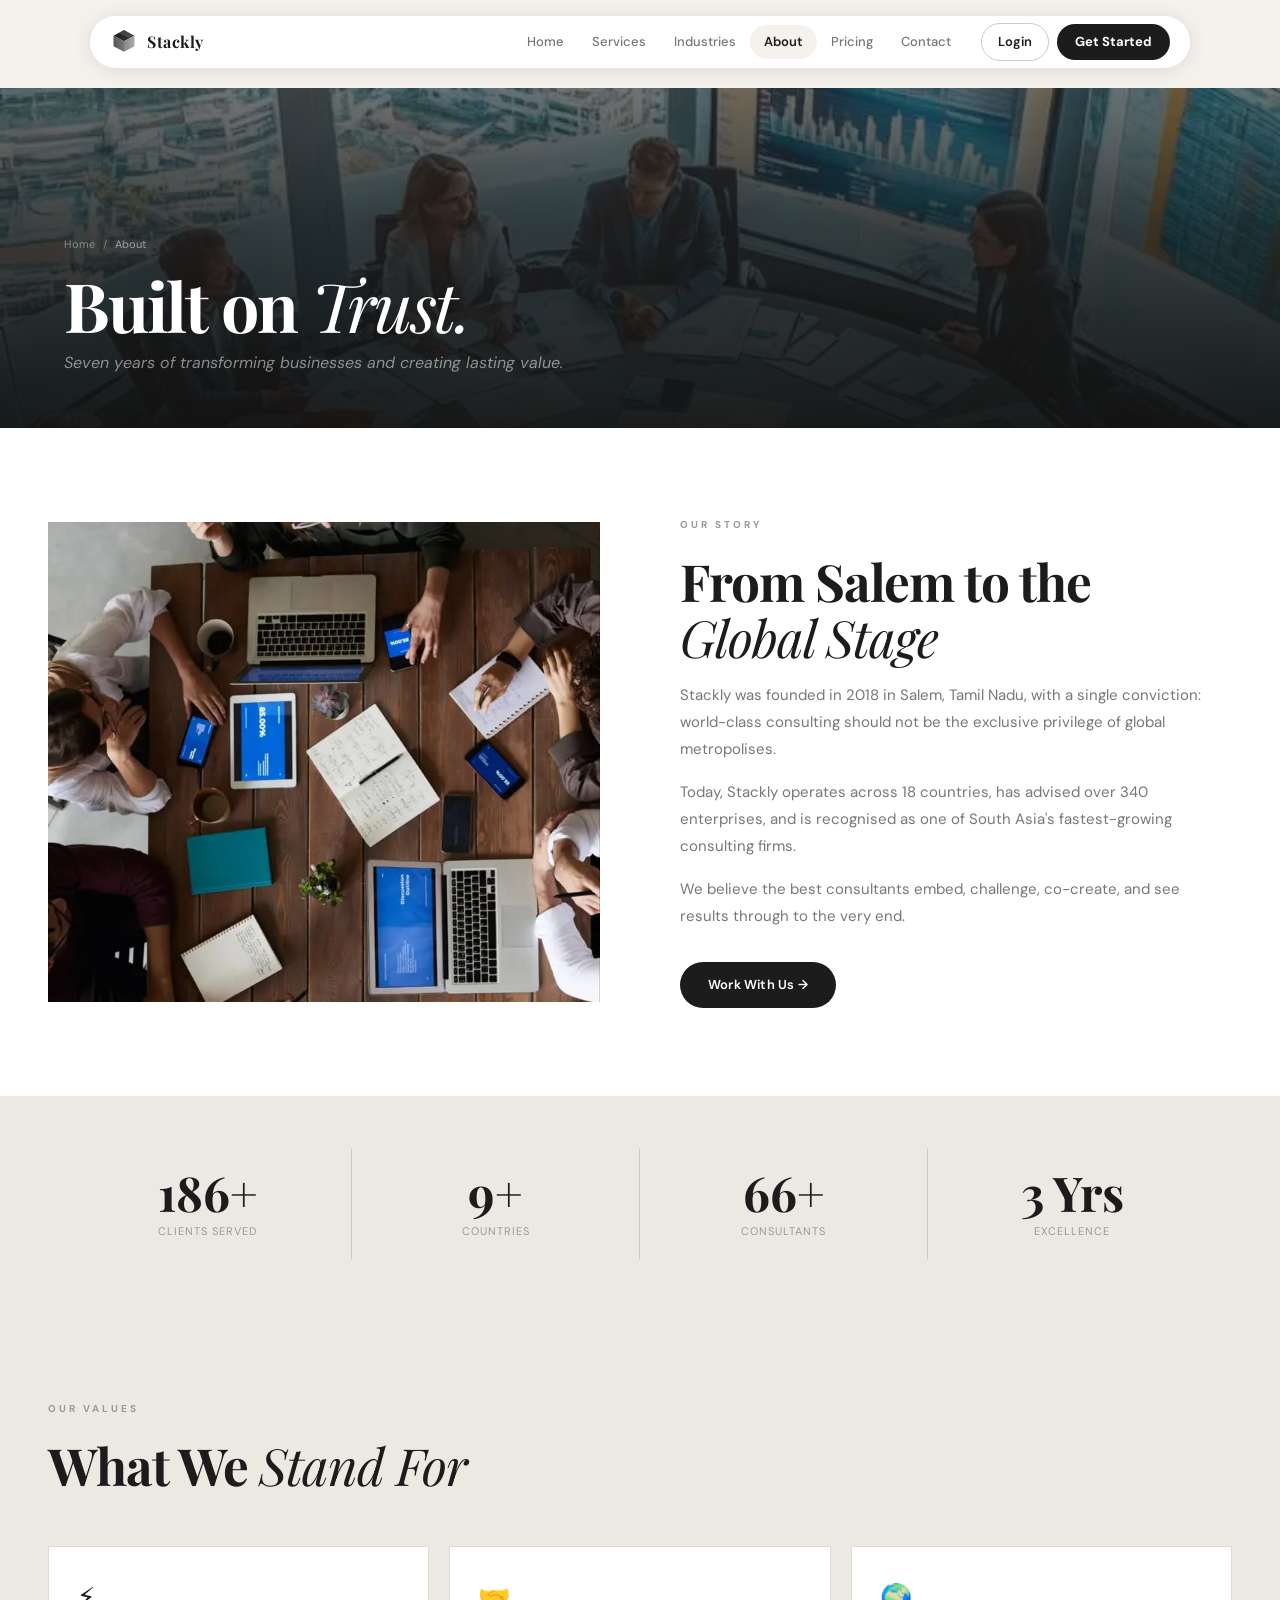
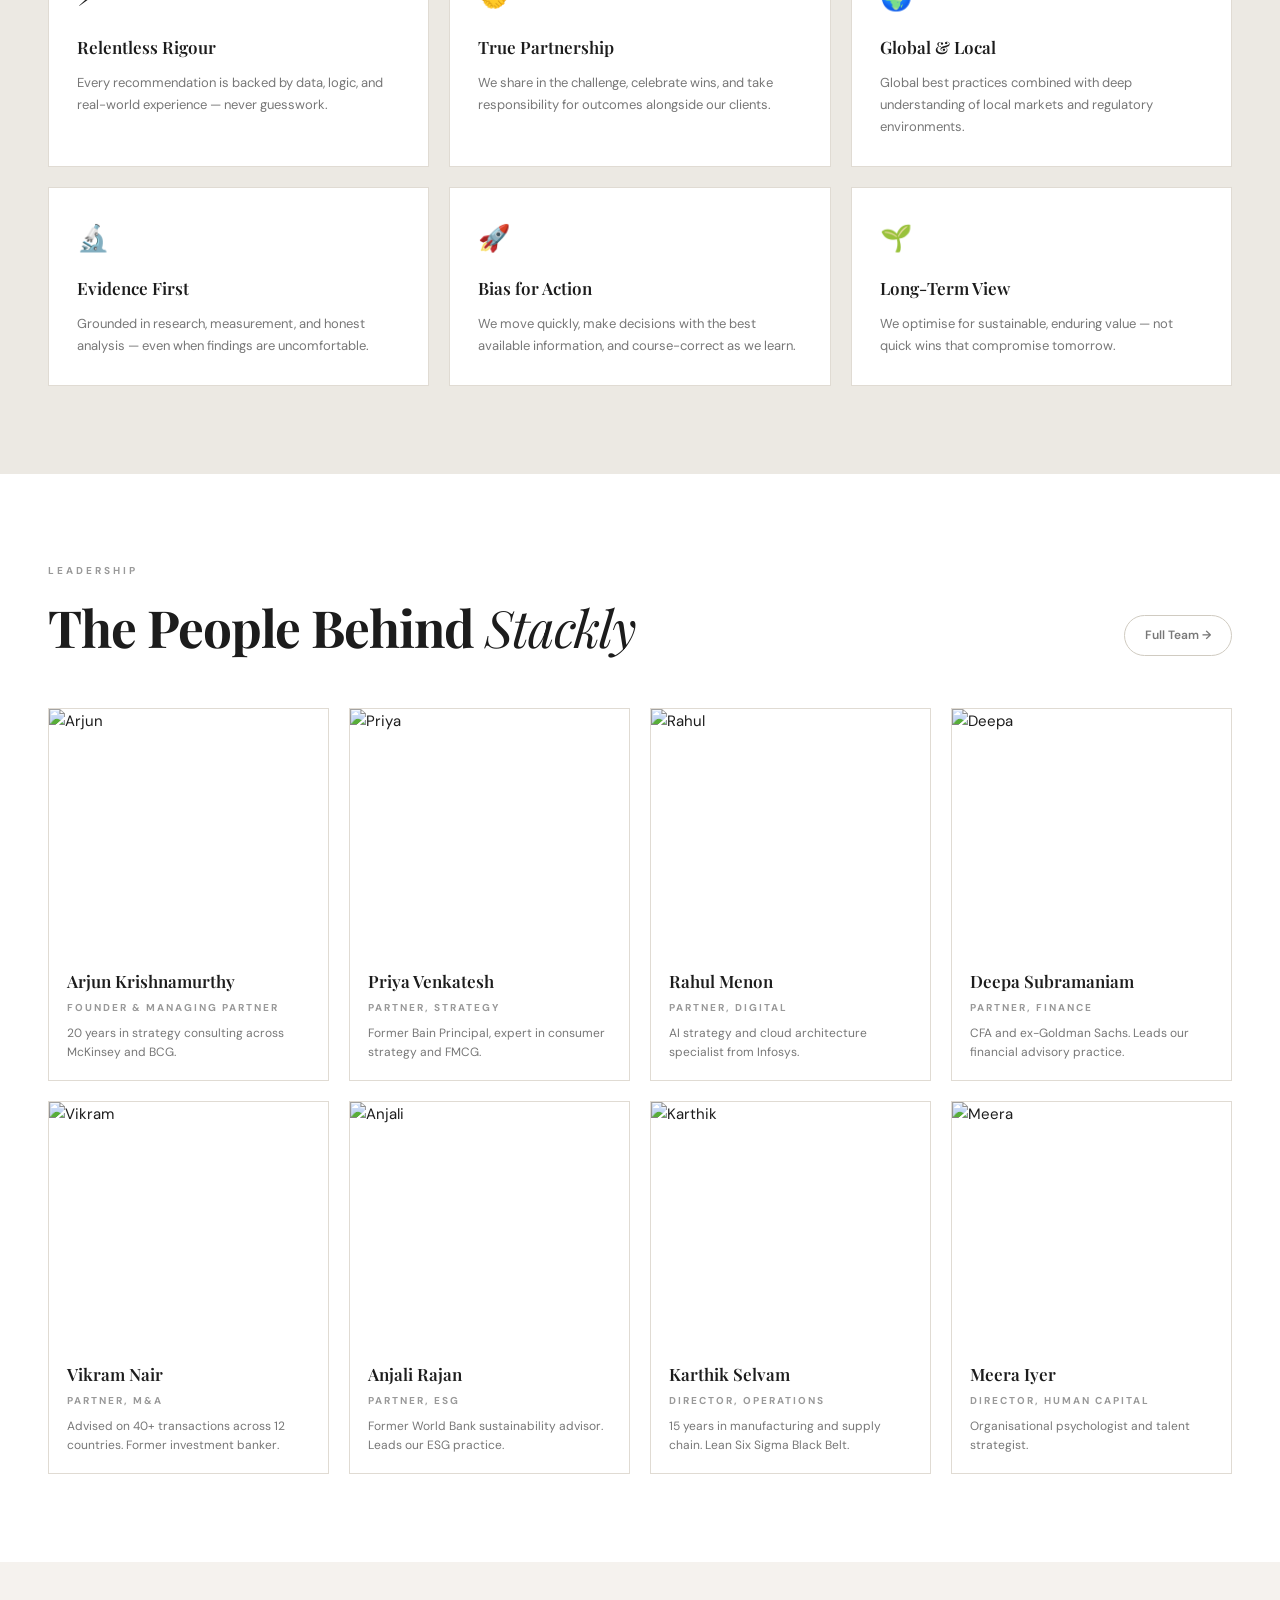
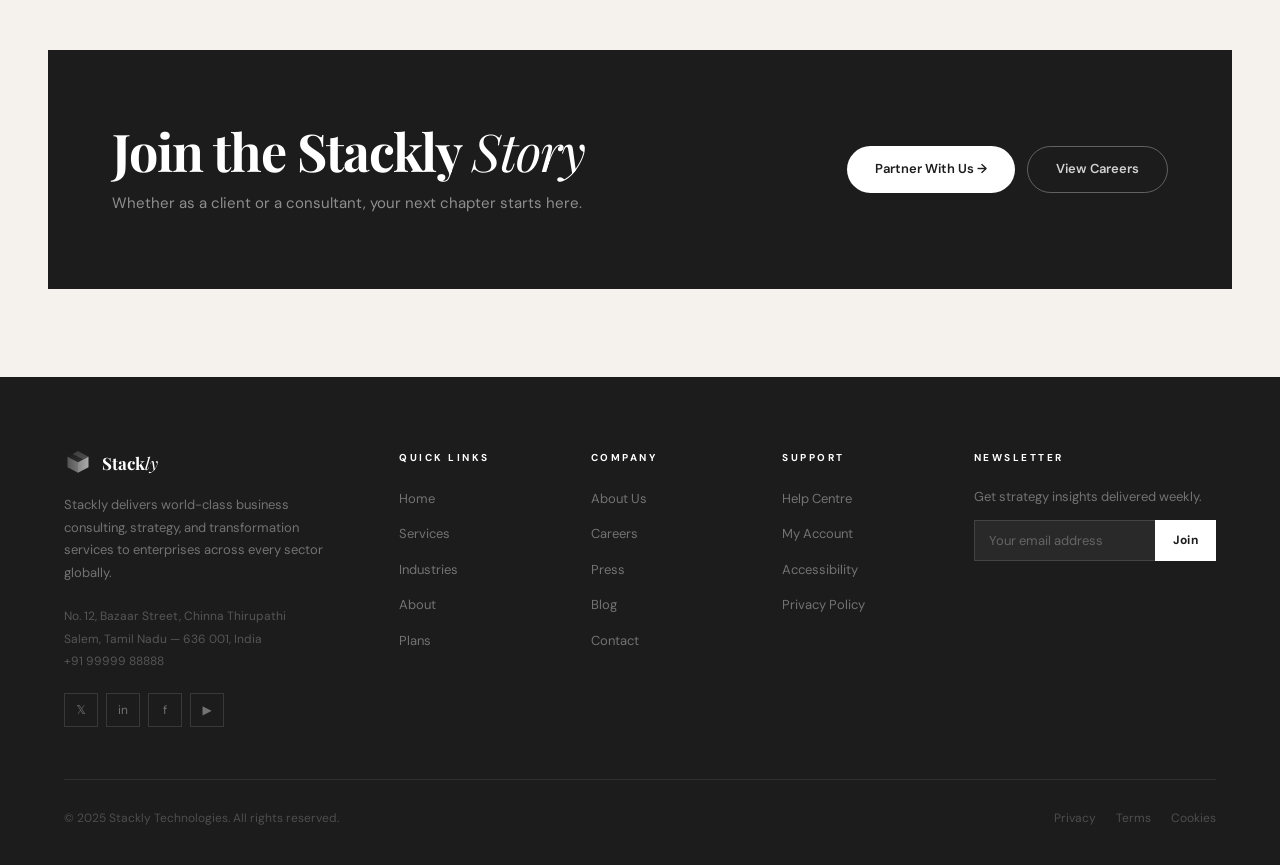
==== commit 5e5f5466: "add contact page, fix logos, 16 char name limit" ====
--- a/about.html
+++ b/about.html
@@ -14,7 +14,7 @@
 </div>
 <nav id="navbar">
   <div class="nav-logo" data-logo-click><img src="img/logo_cube.svg" alt="S"><div class="nav-logo-name">Stackly</div></div>
-  <div class="nav-links"><a href="index.html">Home</a><a href="services.html">Services</a><a href="industries.html">Industries</a><a href="about.html" class="active">About</a><a href="pricing.html">Pricing</a></div>
+  <div class="nav-links"><a href="index.html">Home</a><a href="services.html">Services</a><a href="industries.html">Industries</a><a href="about.html" class="active">About</a><a href="pricing.html">Pricing</a><a href="contact.html">Contact</a></div>
   <div class="nav-actions"><a href="login.html" class="btn-nav-ghost">Login</a><a href="signup.html" class="btn-nav-solid">Get Started</a></div>
   <div class="hamburger" id="hamburger"><span></span><span></span><span></span></div>
 </nav>
@@ -96,7 +96,7 @@
       <li><a href="#" data-404>Careers</a></li>
       <li><a href="#" data-404>Press</a></li>
       <li><a href="#" data-404>Blog</a></li>
-      <li><a href="#" data-404>Contact</a></li>
+      <li><a href="contact.html">Contact</a></li>
     </ul></div>
     <div class="footer-col"><h4>Support</h4><ul>
       <li><a href="#" data-404>Help Centre</a></li>
